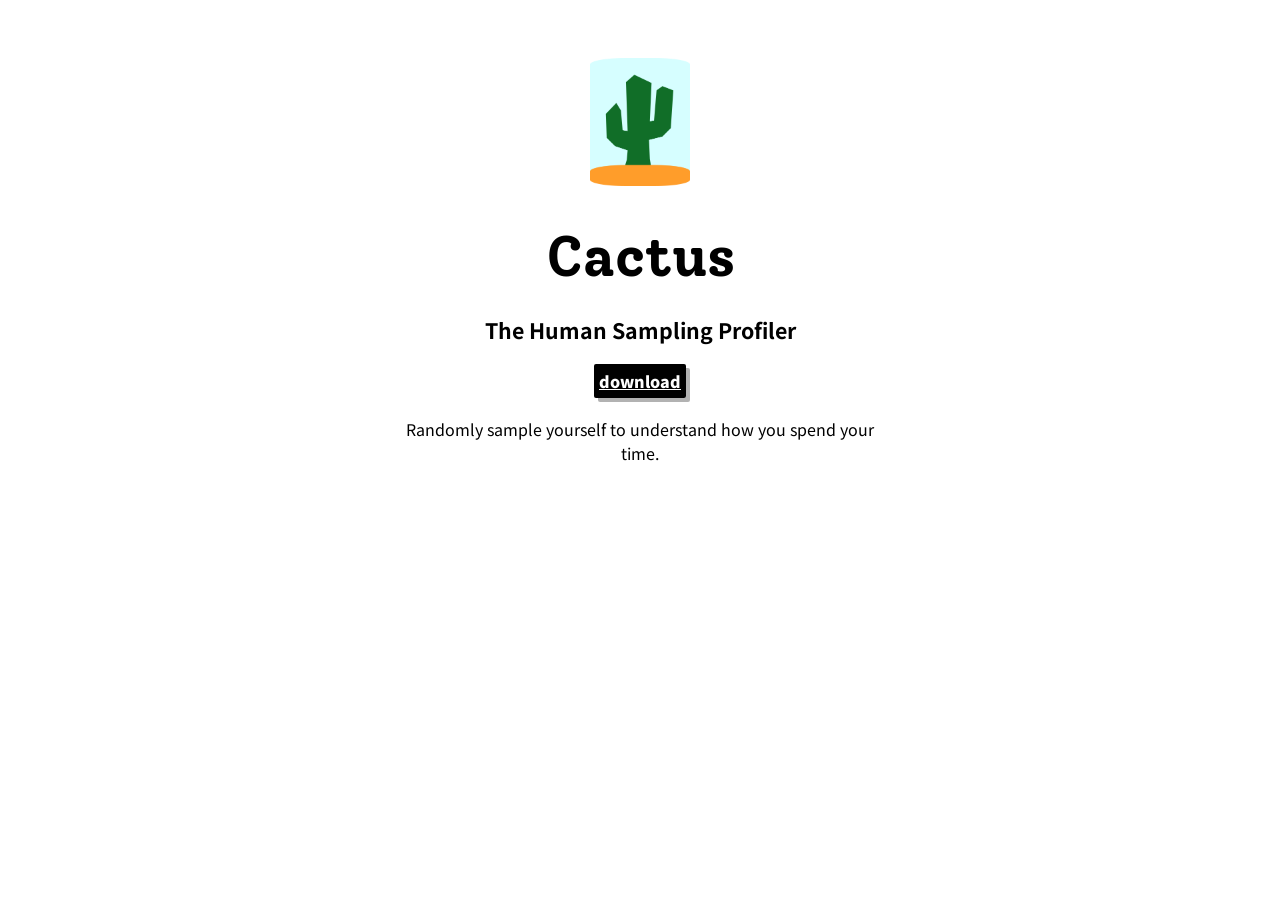
==== index.html @ 1d80f3c4 "mv landing page to root" ====
<html>
  <head>
    <link href="https://fonts.googleapis.com/css2?family=Asap+Condensed:ital,wght@0,400;0,500;0,600;0,700;1,400;1,500;1,600;1,700&display=swap" rel="stylesheet">
    <link href="https://fonts.googleapis.com/css2?family=Solway:wght@300&display=swap" rel="stylesheet">
    <link href="https://fonts.googleapis.com/css2?family=Noto+Sans+JP:wght@100&display=swap" rel="stylesheet"> 
    <link rel="stylesheet" href="style.css">
  </head>
  <body>
    <img class="main-logo" src="assets/logo.png"></img>
    <h1>Cactus</h1>
    <h2>The Human Sampling Profiler</h2>
    <a class="btn" href="https://github.com/davidrusu/cactus-releases/releases">download</a>
    <p>Randomly sample yourself to understand how you spend your time.</p>
  </body>
</html>
---- style.css ----
body {
    /* font-family: 'Asap Condensed', sans-serif; */
    /* font-weight: 400; */
    font-family: 'Noto Sans JP', sans-serif;
    text-align: center;
}

h1 {
    font-size: 42pt;
    font-family: 'Solway', serif;
    vertical-align: middle;
    margin-bottom: 0px;
}

h2 {
    font-size: 16pt;
    margin: 24px 0px;
}

.main-logo {
    margin-top: 50px;
    width: 100px;
}

.btn {
    padding: 5px;
    color: white;
    background-color: black;
    border-radius: 2px;
    font-weight: 900;
    box-shadow: 4px 4px 0px rgba(0,0,0,0.3);;
}

.btn:hover {
    background-color: white;
    color: black;
    border: 1px solid black;
    box-shadow: 3px 3px 0px rgba(0,0,0,0.3);
}

.btn:focus {
    box-shadow: 1px 1px 0px rgba(0,0,0,0.3);
}

p {
    width: 500px;
    margin: 24px auto;
}
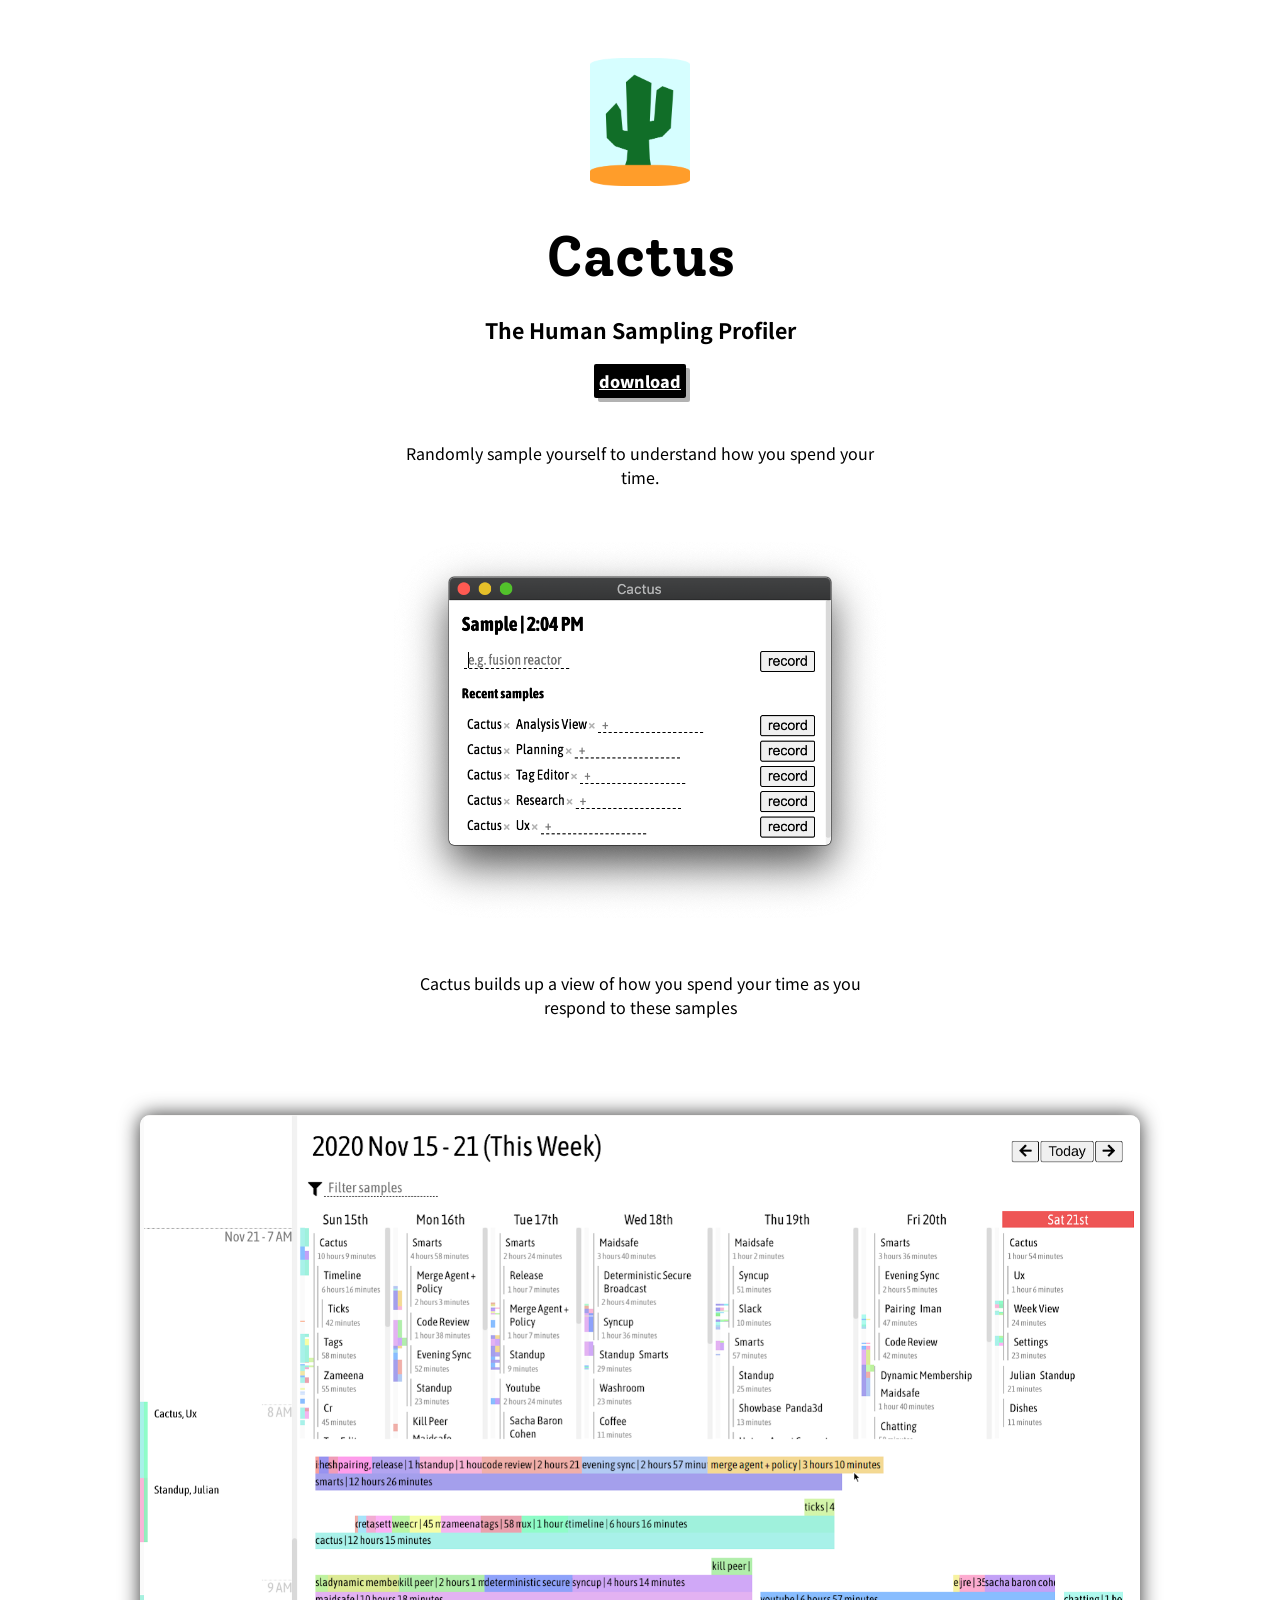
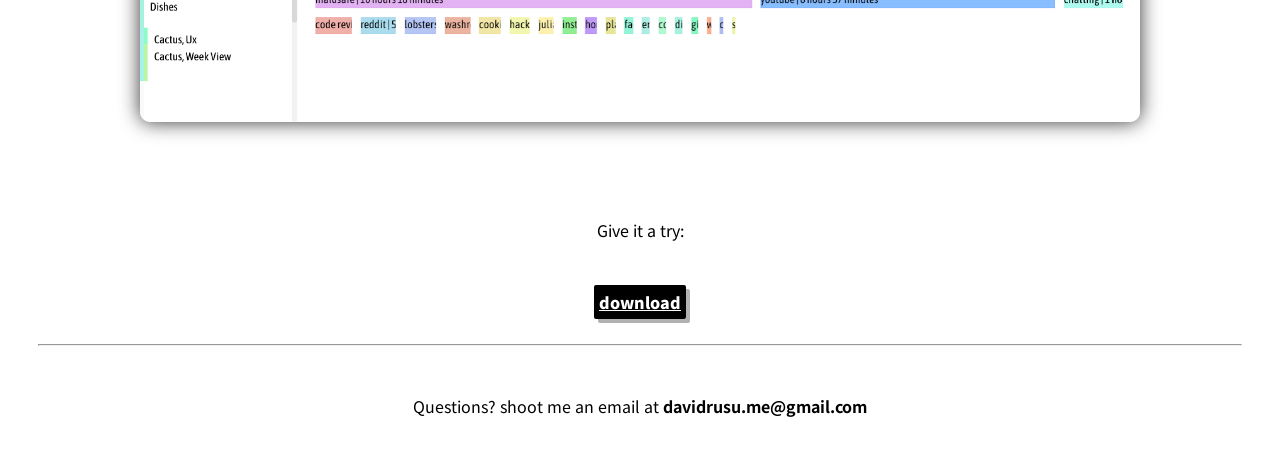
==== commit d6daeff4: "Add some screenshots" ====
--- a/index.html
+++ b/index.html
@@ -1,5 +1,6 @@
 <html>
   <head>
+    <meta name="viewport" content="width=device-width, initial-scale=1" />
     <link href="https://fonts.googleapis.com/css2?family=Asap+Condensed:ital,wght@0,400;0,500;0,600;0,700;1,400;1,500;1,600;1,700&display=swap" rel="stylesheet">
     <link href="https://fonts.googleapis.com/css2?family=Solway:wght@300&display=swap" rel="stylesheet">
     <link href="https://fonts.googleapis.com/css2?family=Noto+Sans+JP:wght@100&display=swap" rel="stylesheet"> 
@@ -11,5 +12,15 @@
     <h2>The Human Sampling Profiler</h2>
     <a class="btn" href="https://github.com/davidrusu/cactus-releases/releases">download</a>
     <p>Randomly sample yourself to understand how you spend your time.</p>
+    <img class="cactus-sample" src="assets/cactus-sample.png"></img>
+    <p>Cactus builds up a view of how you spend your time as you respond to these samples</p>
+    <img class="cactus-timeline" src="assets/cactus-timeline.png"></img>
+    <br>
+    <p>Give it a try:</p>
+    <a class="btn" href="https://github.com/davidrusu/cactus-releases/releases">download</a>
+    <hr>
+    <p>
+    Questions? shoot me an email at <span><strong>davidrusu.me@gmail.com</strong></span>
+    </p>
   </body>
 </html>
--- a/style.css
+++ b/style.css
@@ -1,48 +1,66 @@
 body {
-    /* font-family: 'Asap Condensed', sans-serif; */
-    /* font-weight: 400; */
-    font-family: 'Noto Sans JP', sans-serif;
-    text-align: center;
+  /* font-family: 'Asap Condensed', sans-serif; */
+  /* font-weight: 400; */
+  font-family: "Noto Sans JP", sans-serif;
+  text-align: center;
 }
 
 h1 {
-    font-size: 42pt;
-    font-family: 'Solway', serif;
-    vertical-align: middle;
-    margin-bottom: 0px;
+  font-size: 42pt;
+  font-family: "Solway", serif;
+  vertical-align: middle;
+  margin-bottom: 0px;
 }
 
 h2 {
-    font-size: 16pt;
-    margin: 24px 0px;
+  font-size: 16pt;
+  margin: 24px 0px;
 }
 
 .main-logo {
-    margin-top: 50px;
-    width: 100px;
+  margin-top: 50px;
+  width: 25%;
+  max-width: 100px;
 }
 
 .btn {
-    padding: 5px;
-    color: white;
-    background-color: black;
-    border-radius: 2px;
-    font-weight: 900;
-    box-shadow: 4px 4px 0px rgba(0,0,0,0.3);;
+  padding: 5px;
+  color: white;
+  background-color: black;
+  border-radius: 2px;
+  font-weight: 900;
+  box-shadow: 4px 4px 0px rgba(0, 0, 0, 0.3);
 }
 
 .btn:hover {
-    background-color: white;
-    color: black;
-    border: 1px solid black;
-    box-shadow: 3px 3px 0px rgba(0,0,0,0.3);
+  background-color: white;
+  color: black;
+  border: 1px solid black;
+  box-shadow: 3px 3px 0px rgba(0, 0, 0, 0.3);
 }
 
 .btn:focus {
-    box-shadow: 1px 1px 0px rgba(0,0,0,0.3);
+  box-shadow: 1px 1px 0px rgba(0, 0, 0, 0.3);
 }
 
 p {
-    width: 500px;
-    margin: 24px auto;
+  max-width: 500px;
+  /* margin: 24px auto; */
+  margin: 48px auto;
 }
+
+.cactus-sample {
+  width: 75%;
+  max-width: 500px;
+}
+.cactus-timeline {
+  width: 80%;
+  max-width: 1000px;
+  margin: 48px auto;
+  border-radius: 0.8vw;
+  box-shadow: 0px 0px 20px rgba(0, 0, 0, 0.8);
+}
+
+hr {
+  margin: 30px;
+}
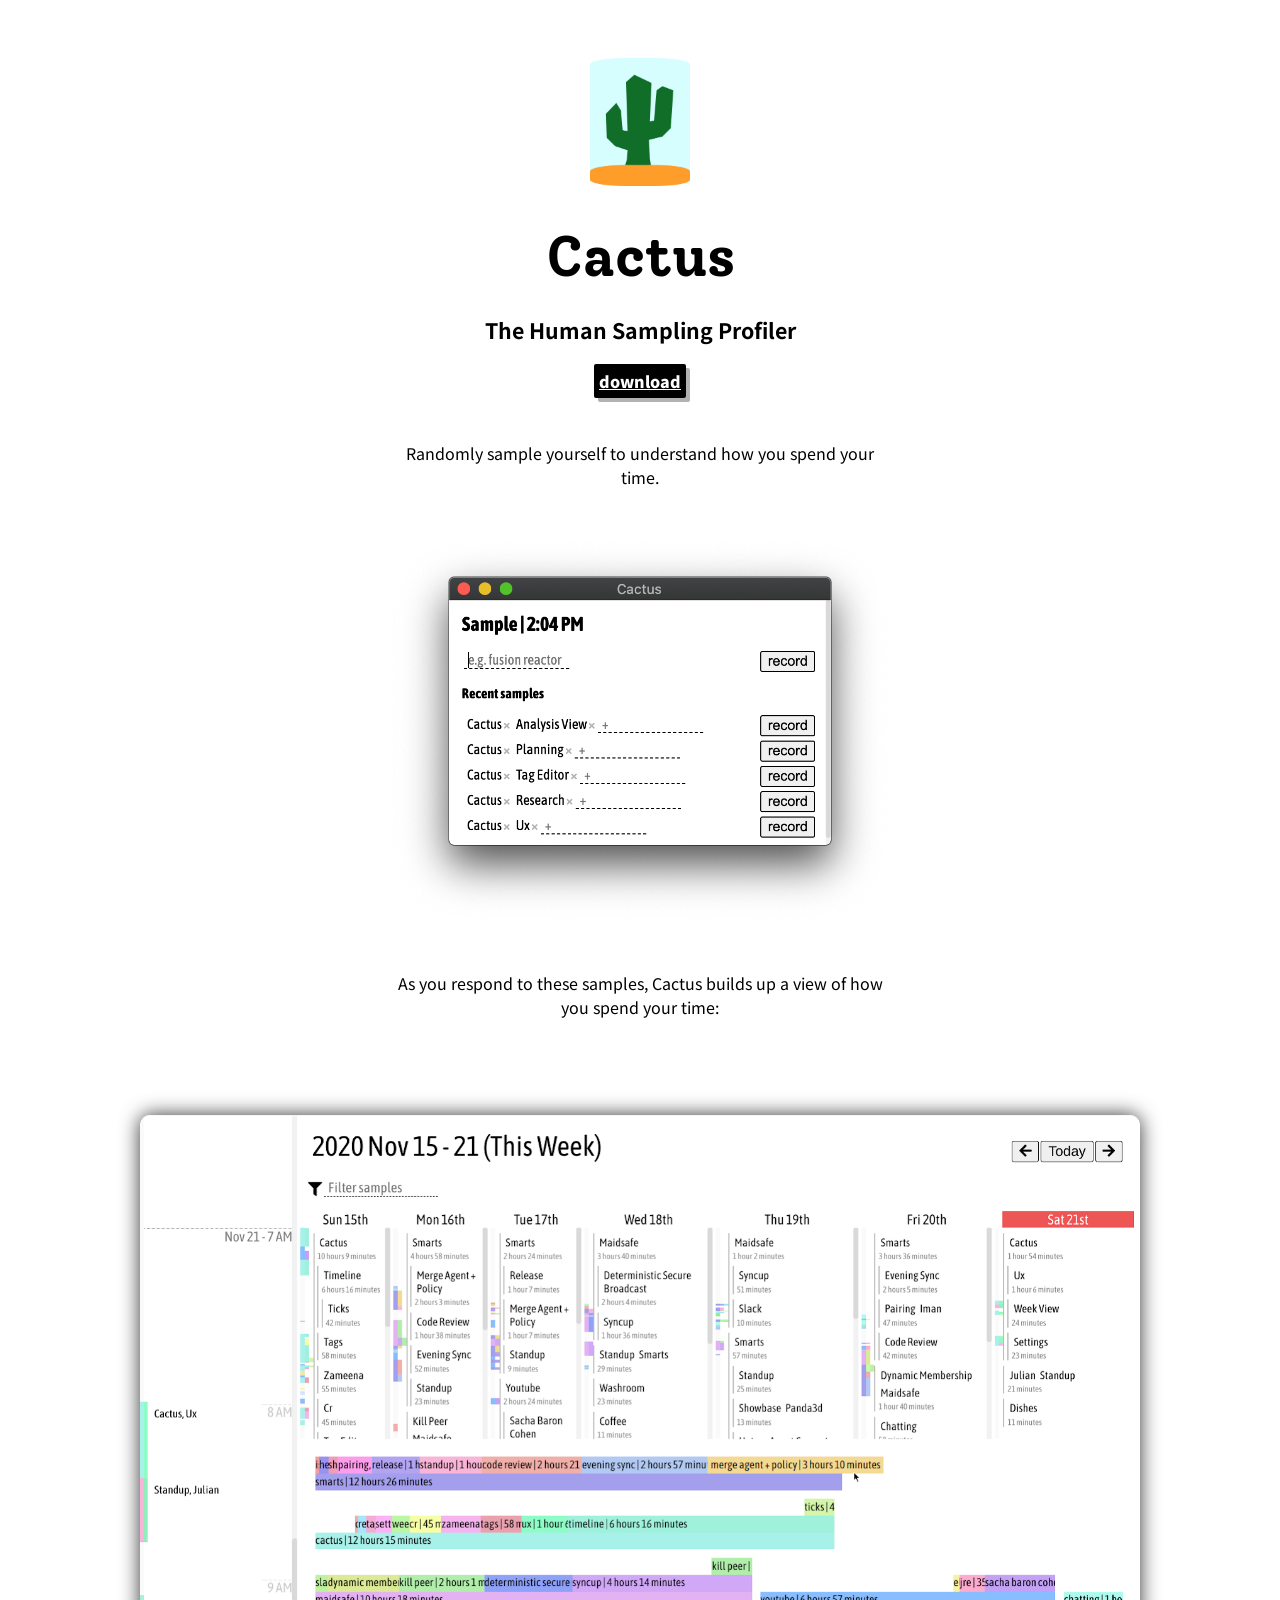
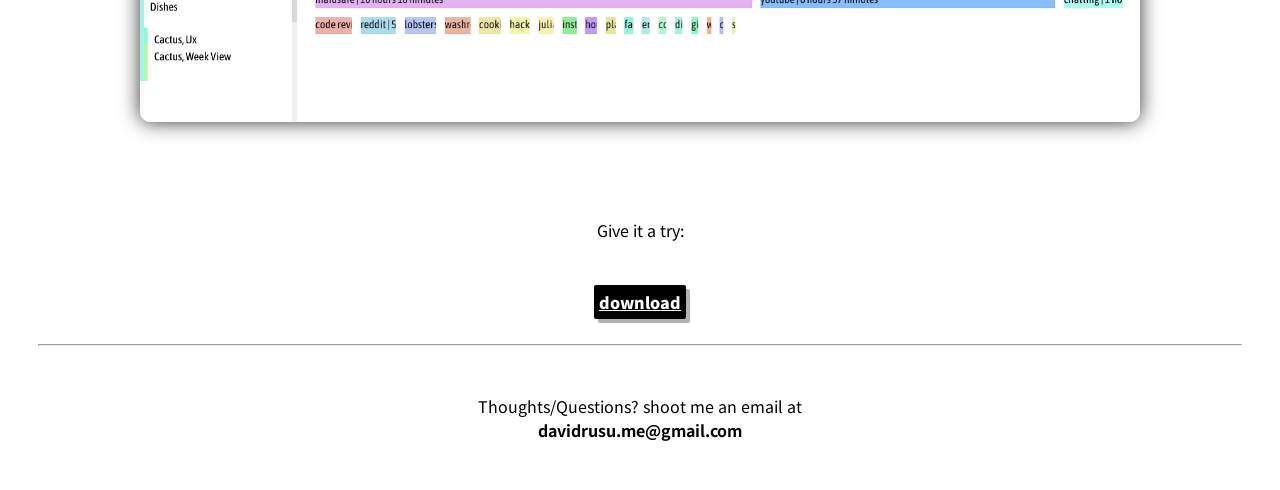
==== commit 2632a4db: "massaging html" ====
--- a/index.html
+++ b/index.html
@@ -1,26 +1,57 @@
 <html>
   <head>
     <meta name="viewport" content="width=device-width, initial-scale=1" />
-    <link href="https://fonts.googleapis.com/css2?family=Asap+Condensed:ital,wght@0,400;0,500;0,600;0,700;1,400;1,500;1,600;1,700&display=swap" rel="stylesheet">
-    <link href="https://fonts.googleapis.com/css2?family=Solway:wght@300&display=swap" rel="stylesheet">
-    <link href="https://fonts.googleapis.com/css2?family=Noto+Sans+JP:wght@100&display=swap" rel="stylesheet"> 
-    <link rel="stylesheet" href="style.css">
+    <script
+      async
+      defer
+      data-domain="getcactus.app"
+      src="https://plausible.io/js/plausible.js"
+    ></script>
+    <link
+      href="https://fonts.googleapis.com/css2?family=Asap+Condensed:ital,wght@0,400;0,500;0,600;0,700;1,400;1,500;1,600;1,700&display=swap"
+      rel="stylesheet"
+    />
+    <link
+      href="https://fonts.googleapis.com/css2?family=Solway:wght@300&display=swap"
+      rel="stylesheet"
+    />
+    <link
+      href="https://fonts.googleapis.com/css2?family=Noto+Sans+JP:wght@100&display=swap"
+      rel="stylesheet"
+    />
+    <link rel="stylesheet" href="style.css" />
   </head>
   <body>
-    <img class="main-logo" src="assets/logo.png"></img>
+    <img class="main-logo" src="assets/logo.png" />
     <h1>Cactus</h1>
     <h2>The Human Sampling Profiler</h2>
-    <a class="btn" href="https://github.com/davidrusu/cactus-releases/releases">download</a>
+    <a
+      class="btn"
+      href="https://github.com/davidrusu/cactus-releases/releases/latest"
+    >
+      download
+    </a>
     <p>Randomly sample yourself to understand how you spend your time.</p>
-    <img class="cactus-sample" src="assets/cactus-sample.png"></img>
-    <p>Cactus builds up a view of how you spend your time as you respond to these samples</p>
-    <img class="cactus-timeline" src="assets/cactus-timeline.png"></img>
-    <br>
+    <img class="cactus-sample" src="assets/cactus-sample.png" />
+    <p>
+      As you respond to these samples, Cactus builds up a view of how you spend
+      your time:
+    </p>
+    <img class="cactus-timeline" src="assets/cactus-timeline.png" />
+    <br />
     <p>Give it a try:</p>
-    <a class="btn" href="https://github.com/davidrusu/cactus-releases/releases">download</a>
-    <hr>
+    <a
+      class="btn"
+      href="https://github.com/davidrusu/cactus-releases/releases/latest"
+    >
+      download
+    </a>
+    <hr />
     <p>
-    Questions? shoot me an email at <span><strong>davidrusu.me@gmail.com</strong></span>
+      Thoughts/Questions? shoot me an email at
+      <span>
+        <strong>davidrusu.me@gmail.com</strong>
+      </span>
     </p>
   </body>
 </html>
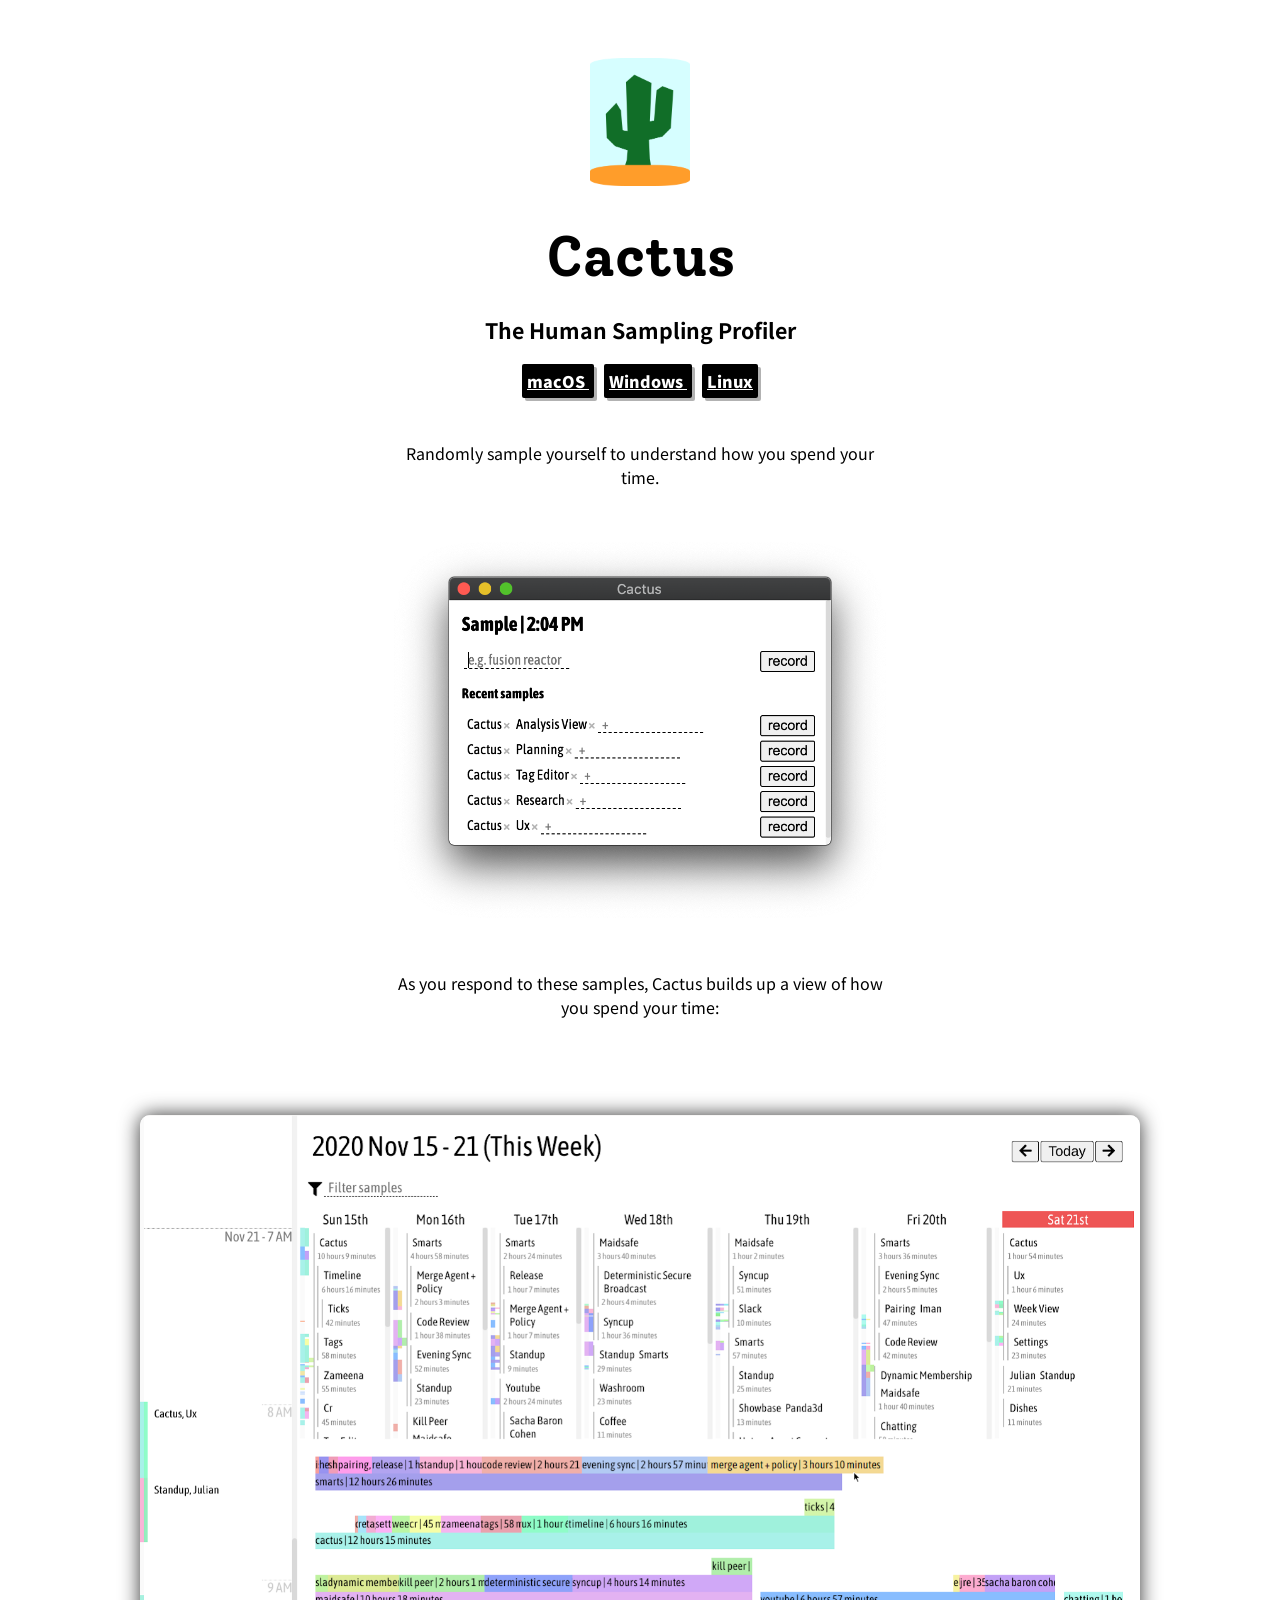
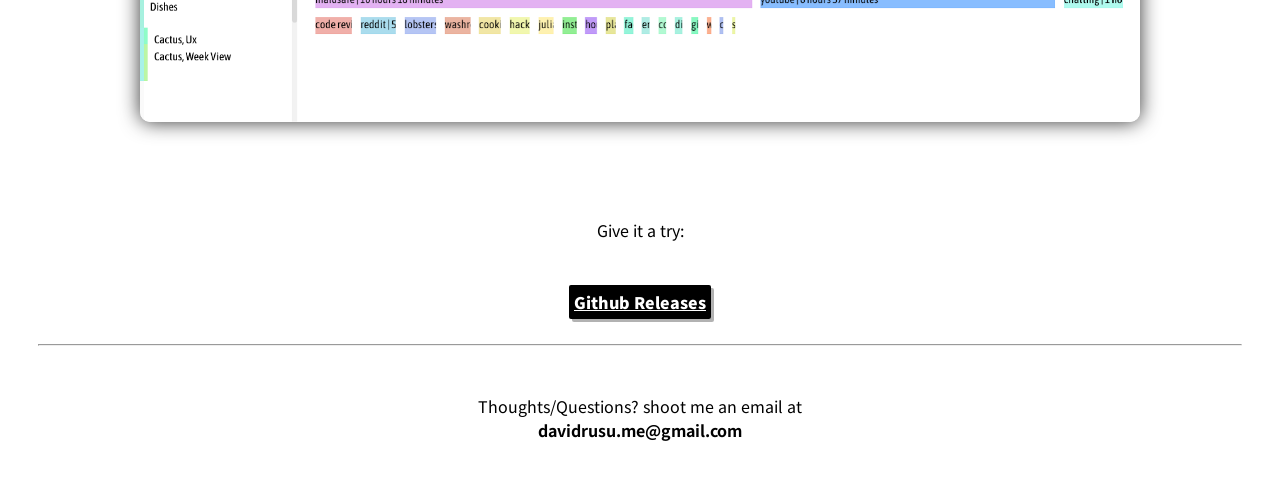
==== commit d014764a: "Add direct download links" ====
--- a/index.html
+++ b/index.html
@@ -25,12 +25,26 @@
     <img class="main-logo" src="assets/logo.png" />
     <h1>Cactus</h1>
     <h2>The Human Sampling Profiler</h2>
-    <a
-      class="btn"
-      href="https://github.com/davidrusu/cactus-releases/releases/latest"
-    >
-      download
-    </a>
+    <div class="download-btns">
+      <a
+        class="btn"
+        href="https://github.com/davidrusu/cactus-releases/releases/download/v1.7.3/Cactus-1.7.3.dmg"
+      >
+        macOS
+      </a>
+      <a
+        class="btn"
+        href="https://github.com/davidrusu/cactus-releases/releases/download/v1.7.3/Cactus-1.7.3.dmg"
+      >
+        Windows
+      </a>
+      <a
+        class="btn"
+        href="https://github.com/davidrusu/cactus-releases/releases/download/v1.7.3/Cactus-1.7.3.dmg"
+      >
+        Linux
+      </a>
+    </div>
     <p>Randomly sample yourself to understand how you spend your time.</p>
     <img class="cactus-sample" src="assets/cactus-sample.png" />
     <p>
@@ -44,7 +58,7 @@
       class="btn"
       href="https://github.com/davidrusu/cactus-releases/releases/latest"
     >
-      download
+      Github Releases
     </a>
     <hr />
     <p>
--- a/style.css
+++ b/style.css
@@ -29,14 +29,15 @@
   background-color: black;
   border-radius: 2px;
   font-weight: 900;
-  box-shadow: 4px 4px 0px rgba(0, 0, 0, 0.3);
+  box-shadow: 3px 3px 0px rgba(0, 0, 0, 0.3);
+  margin: 5px;
 }
 
 .btn:hover {
   background-color: white;
   color: black;
   border: 1px solid black;
-  box-shadow: 3px 3px 0px rgba(0, 0, 0, 0.3);
+  box-shadow: 2px 2px 0px rgba(0, 0, 0, 0.3);
 }
 
 .btn:focus {
